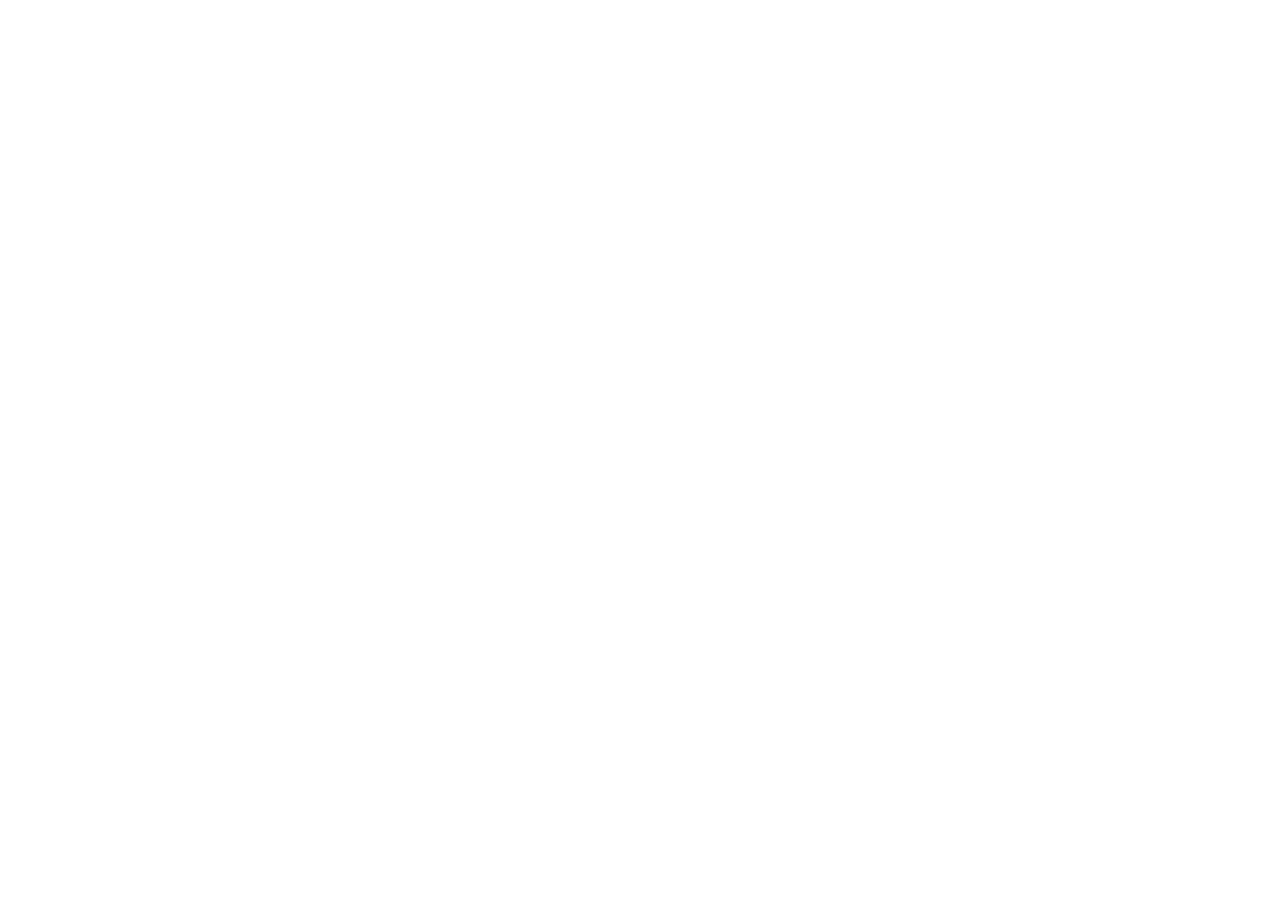
==== task1.11/task1_1_11.html @ 4c6d04fd "scss,task10" ====
<!DOCTYPE html>
<html lang="zh-cmn-Hans">
<head>
	<meta charset="utf-8">
	<!-- 优先使用IE最新版本和Chrome -->
	<meta http-equiv="X-UA-Compatible" content="IE=edge,chrome=1">
	<!-- 页面描述 -->
	<meta name="description" content="task11">
	<!-- 页面关键字 -->
	<meta name="keywords" content="task11">
	<!-- 网页作者 -->
	<meta name="author" content="name, 503007278@qq.com">
	<!-- 为搜索引擎抓取 -->
	<meta name="robots" content="index,follow">
	<!-- 为移动设备添加viewport -->
	<meta name="viewport" content="initial-scale=1, maximum-scale=3, minimum-scale=1, user-scalable=no">
	<!-- width=device-width会导致iphone5添加到主屏webapp后全屏模式打开出现黑框 -->
	<!-- ios device begin -->
	<!-- 添加到主屏后的标题（iOS 6 新增） -->
	<meta name="apple-mobile-web-app-title" content="标题">
	<!-- 是否启用 WebApp 全屏模式，删除苹果默认的工具栏和菜单栏 -->
    <meta name="apple-mobile-web-app-capable" content="yes"/>
 	<!-- 添加智能 App 广告条 Smart App Banner（iOS 6+ Safari） -->
    <meta name="apple-itunes-app" content="app-id=myAppStoreID, affiliate-data=myAffiliateData, app-argument=myURL">
    <!-- 设置苹果工具栏颜色 -->
    <meta name="apple-mobile-web-app-status-bar-style" content="black"/>
    <!-- 忽略页面中是数字识别为电话，忽略email识别 -->
    <meta name="format-detection" content="telphone=no, email=no">
    <!-- 启用360浏览器中的极速模式（webkit） -->
    <meta name="renderer" content="webkit">
    <!-- 避免IE使用兼容模式 -->
    <meta http-equiv="X-UA-Compatible" content="IE=edge">
	<title>task 11</title>
</head>
<body>

</body>
</html>
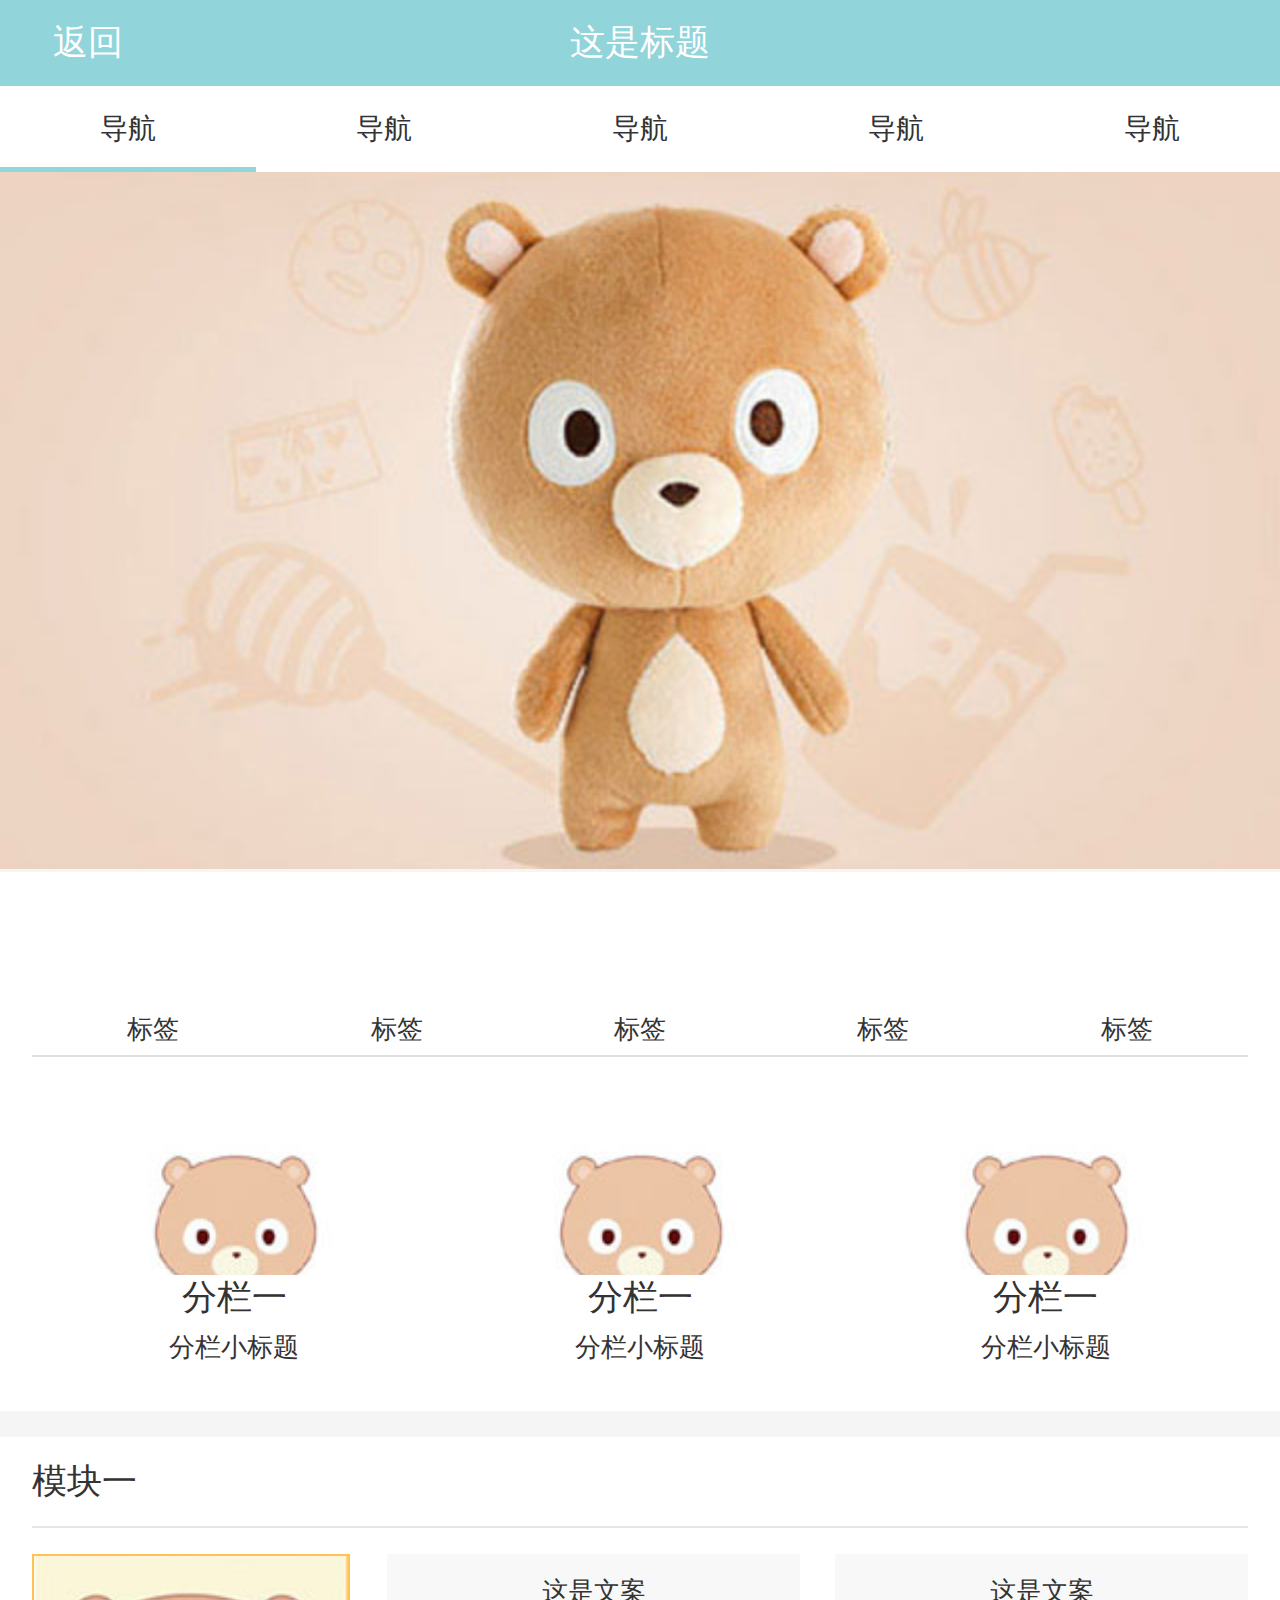
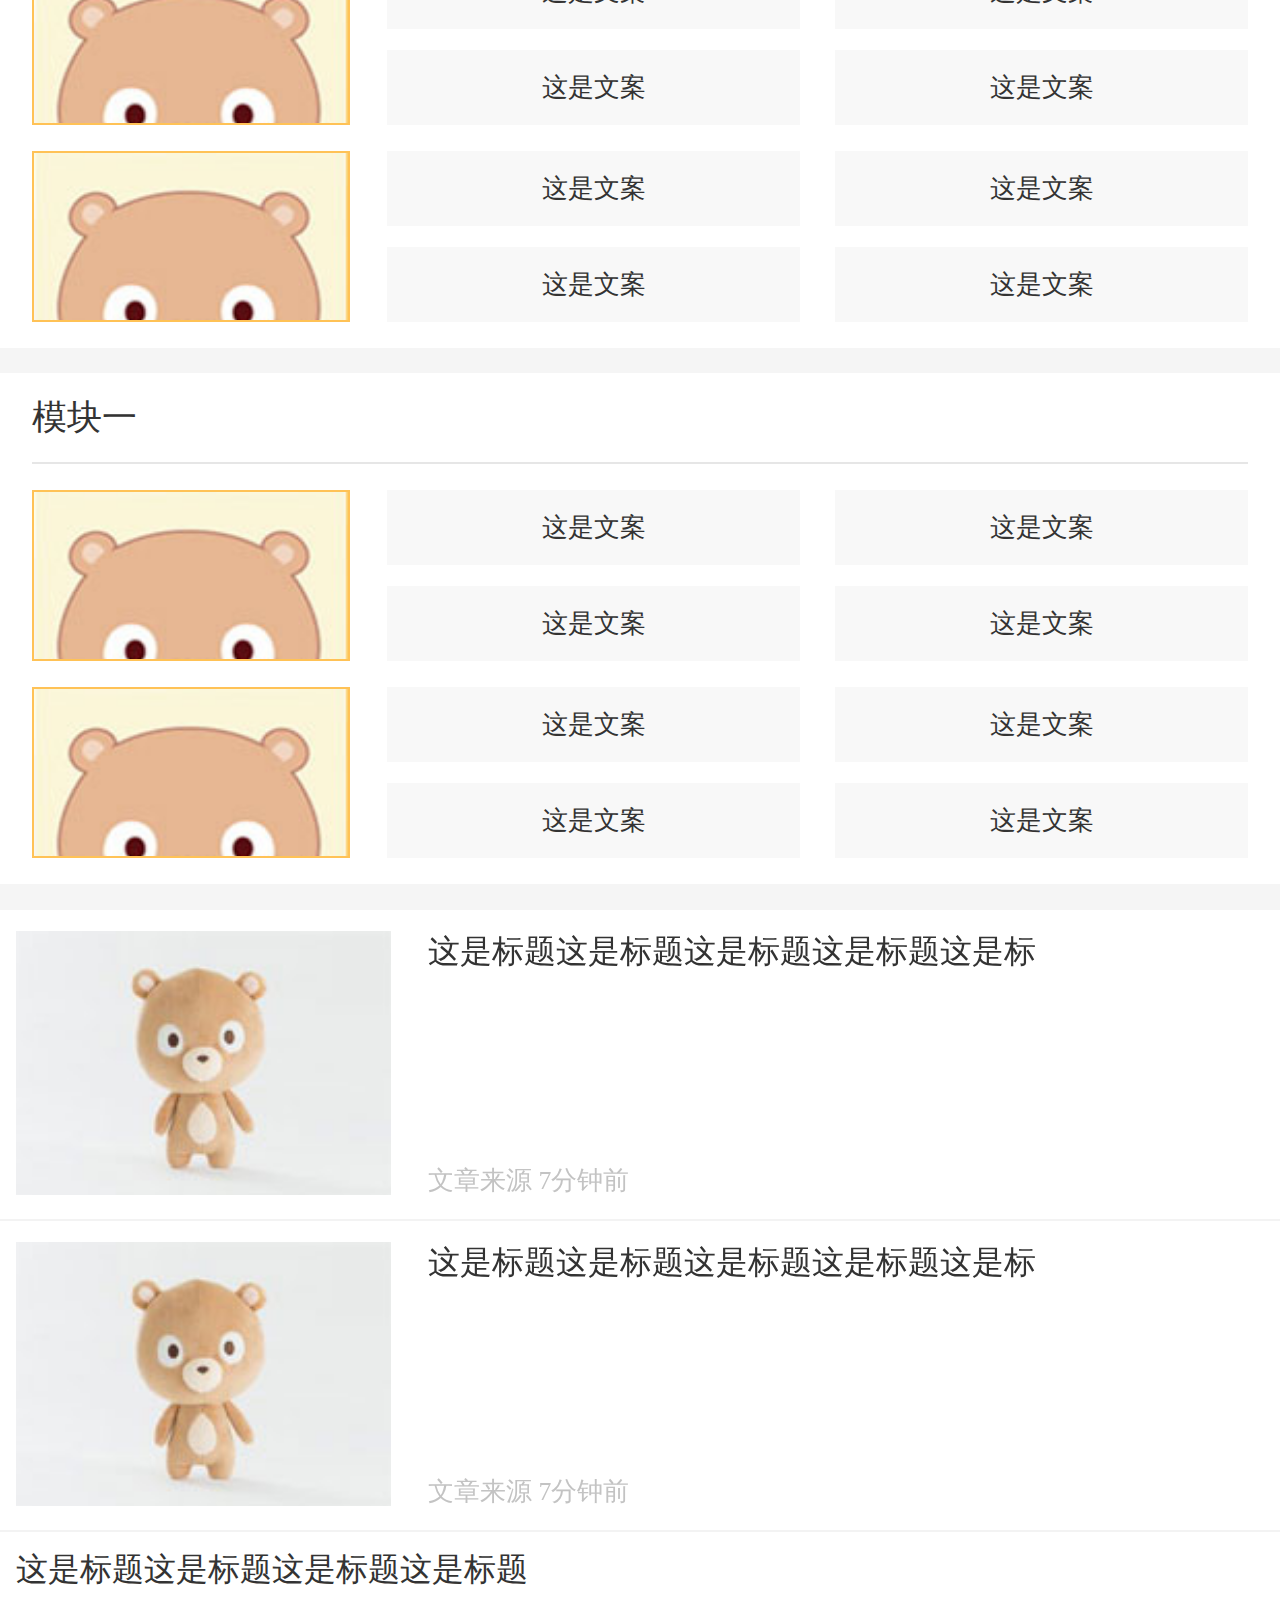
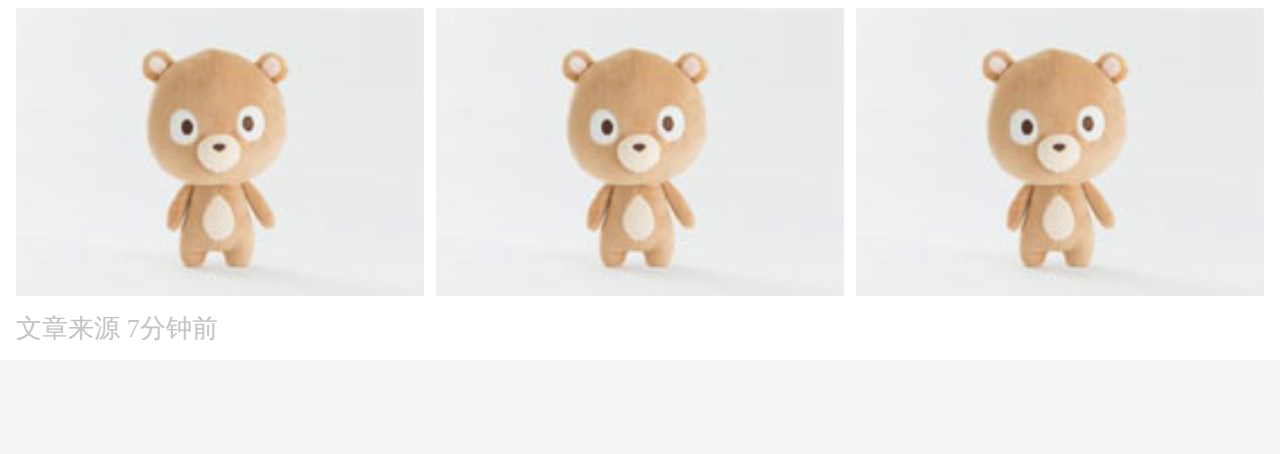
==== commit 5632aa76: "task css completed" ====
--- a/task1.11/task1_1_11.html
+++ b/task1.11/task1_1_11.html
@@ -13,7 +13,7 @@
 	<!-- 为搜索引擎抓取 -->
 	<meta name="robots" content="index,follow">
 	<!-- 为移动设备添加viewport -->
-	<meta name="viewport" content="initial-scale=1, maximum-scale=3, minimum-scale=1, user-scalable=no">
+	<!-- <meta name="viewport" content="initial-scale=1, maximum-scale=3, minimum-scale=1, user-scalable=no"> -->
 	<!-- width=device-width会导致iphone5添加到主屏webapp后全屏模式打开出现黑框 -->
 	<!-- ios device begin -->
 	<!-- 添加到主屏后的标题（iOS 6 新增） -->
@@ -28,11 +28,169 @@
     <meta name="format-detection" content="telphone=no, email=no">
     <!-- 启用360浏览器中的极速模式（webkit） -->
     <meta name="renderer" content="webkit">
-    <!-- 避免IE使用兼容模式 -->
-    <meta http-equiv="X-UA-Compatible" content="IE=edge">
+    <script type="text/javascript" src="js/mobile-util.js"></script>
+    <link rel="stylesheet" type="text/css" href="css/reset.css">
+    <link rel="stylesheet" type="text/css" href="css/task11.css">
 	<title>task 11</title>
 </head>
 <body>
-
+	<div class="top-bar">
+		<a class="back-key">返回</a>
+		<h1>这是标题</h1>
+	</div>
+	<div class="nav-bar">
+		<a class="active">导航</a>
+		<a>导航</a>
+		<a>导航</a>
+		<a>导航</a>
+		<a>导航</a>
+	</div>
+	<div class="main-con">
+		
+		<div class="banner">
+			<div class="imgbox">
+				<img src="img/banner.jpg"/>
+			</div>
+		</div>
+		<div class="wrapper section1">
+			<ul class="labelbox">
+				<li>
+					<span></span>
+					<a>标签</a>
+				</li>
+				<li>
+					<span></span>
+					<a>标签</a>
+				</li>
+				<li>
+					<span></span>
+					<a>标签</a>
+				</li>
+				<li>
+					<span></span>
+					<a>标签</a>
+				</li>
+				<li>
+					<span></span>
+					<a>标签</a>
+				</li>
+			</ul>
+		</div>
+		<div class="wrapper section2">
+			<div class="columnbox">
+				<div class="item-column">
+					<div class="imgbox">
+						<img src="img/demo1.jpg" />
+					</div>
+					<h2>分栏一</h2>
+					<h3>分栏小标题</h3>
+				</div>
+				<div class="item-column">
+					<div class="imgbox">
+						<img src="img/demo1.jpg" />
+					</div>
+					<h2>分栏一</h2>
+					<h3>分栏小标题</h3>
+				</div>
+				
+				<div class="item-column">
+					<div class="imgbox">
+						<img src="img/demo1.jpg" />
+					</div>
+					<h2>分栏一</h2>
+					<h3>分栏小标题</h3>
+				</div>
+				
+				
+			</div>
+		</div>
+		<div class="section3">
+			<h2>模块一</h2>
+			<div class="section_item">
+				<div class="imgbox titleimg">
+					<img src="img/titleimg.jpg"/>
+				</div>
+				<div class="text_case">
+					<h3>这是文案</h3>
+					<h3>这是文案</h3>
+					<h3>这是文案</h3>
+					<h3>这是文案</h3>
+				</div>
+			</div>
+			<div class="section_item">
+				<div class="imgbox titleimg">
+					<img src="img/titleimg.jpg"/>
+				</div>
+				<div class="text_case">
+					<h3>这是文案</h3>
+					<h3>这是文案</h3>
+					<h3>这是文案</h3>
+					<h3>这是文案</h3>
+				</div>
+			</div>
+		</div>
+		<div class="section3">
+			<h2>模块一</h2>
+			<div class="section_item">
+				<div class="imgbox titleimg">
+					<img src="img/titleimg.jpg"/>
+				</div>
+				<div class="text_case">
+					<h3>这是文案</h3>
+					<h3>这是文案</h3>
+					<h3>这是文案</h3>
+					<h3>这是文案</h3>
+				</div>
+			</div>
+			<div class="section_item">
+				<div class="imgbox titleimg">
+					<img src="img/titleimg.jpg"/>
+				</div>
+				<div class="text_case">
+					<h3>这是文案</h3>
+					<h3>这是文案</h3>
+					<h3>这是文案</h3>
+					<h3>这是文案</h3>
+				</div>
+			</div>
+		</div>
+		<div class="section4">
+			<ul>
+				<li class="article-item">
+					<div class="imgbox">
+						<img src="img/demo2.jpg"/>
+					</div>
+					<div class="article-con">
+						<h3>这是标题这是标题这是标题这是标题这是标</h3>
+						<p>文章来源 <span>7</span>分钟前</p>
+					</div>
+				</li>
+				<li class="article-item">
+					<div class="imgbox">
+						<img src="img/demo2.jpg"/>
+					</div>
+					<div class="article-con">
+						<h3>这是标题这是标题这是标题这是标题这是标</h3>
+						<p>文章来源 <span>7</span>分钟前</p>
+					</div>
+				</li>
+			</ul>
+			<div class="article-item-gat">
+				<h3>这是标题这是标题这是标题这是标题</h3>
+				<div class="titleimg">
+					<div class="imgbox">
+						<img src="img/demo2.jpg"/>
+					</div>
+					<div class="imgbox">
+						<img src="img/demo2.jpg"/>
+					</div>
+					<div class="imgbox">
+						<img src="img/demo2.jpg"/>
+					</div>
+				</div>
+				<p>文章来源 <span>7</span>分钟前</p>
+			</div>
+		</div>
+	</div>
 </body>
 </html>--- a/task1.11/css/task11.css
+++ b/task1.11/css/task11.css
@@ -0,0 +1,47 @@
+body{font-family: "微软雅黑";}
+*{box-sizing: border-box;-webkit-box-sizing: border-box;}
+a{-webkit-tap-highlight-color:transparent;}
+a:active,a:visited,a:hover{color: #333333;}
+
+.top-bar{position: fixed;top: 0;left: 0;width: 100%; height: 1.825rem;line-height: 1.825rem;font-size: 0.75rem; background: #91d4da;color: #fff;}
+.top-bar a{position:absolute;left: 0; padding-left: 1.125rem; line-height: 1.825rem; color: #FFFFFF;background: url(img/back.png) no-repeat 0.5rem 0.55rem/0.45rem 0.77rem;}
+.top-bar h1{text-align: center;}
+.nav-bar{position: fixed;top: 1.825rem;width: 100%; height: 1.85rem;display: -webkit-flex;display:flex;-webkit-flex-flow:row nowrap;flex-flow:row nowrap;background: #fff;}
+.nav-bar a{line-height: 1.85rem;text-align: center; font-size: 0.6rem; flex: 1 1 auto; -webkit-flex: 1 1 auto;}
+.nav-bar .active{border-bottom:0.125rem solid #91d6d9 ;}
+.main-con{width: 100%; padding-top: 3.65rem;overflow-y: auto;background: #f5f5f5;}
+.banner{width: 100%;}
+.banner .imgbox{width: 100%;min-height: 8.75rem;overflow: hidden;}
+.imgbox img{width: 100%;border: none;}
+.wrapper{padding: 0.5rem 0.675rem;}
+.section1{height: 4.75rem;background: #fff;}
+.section1 .labelbox{width: 100%;height: 3.45rem;border-bottom: 2px solid #dfdfdf;display: -webkit-flex; display: flex;-webkit-flex-flow: row nowrap;flex-flow: row nowrap;-webkit-justify-content: space-around;justify-content: space-around;}
+.section1 .labelbox li{width:1.95rem;}
+.section1 .labelbox li span{display: block;height: 1.925rem;margin-bottom: 0.45rem; background: url(img/未标题-2.png) no-repeat 0 0rem/100% 100%;}
+.section1 .labelbox li a{display: block;line-height: 1rem;font-size: 0.55rem;text-align: center;}
+.section2{height: 6.75rem;background: #fff;}
+.section2 .columnbox{display: flex;display: -webkit-flex;-webkit-flex-flow: row nowrap;flex-flow: row nowrap; height: 5.5rem;}
+.section2 .columnbox .item-column{flex: 1 1 auto;}
+.section2 .columnbox .item-column .imgbox{width: 100%;height: 3.35rem; overflow: hidden;}
+.section2 .columnbox .item-column .imgbox img{width: 100%;border: none;}
+.section2 .columnbox .item-column h2{line-height: 1rem;font-size: 0.75rem;text-align: center;}
+.section2 .columnbox .item-column h3{line-height: 1.1rem;font-size: 0.55rem; text-align: center;}
+.section3{padding: 0 0.675rem;background: #fff;margin-top: 0.55rem;}
+.section3 h2{line-height: 1.9rem;font-size: 0.75rem; border-bottom: 0.05rem solid #e6e6e6;}
+.section3 .section_item{display: flex;display: -webkit-flex;-webkit-flex-flow: row nowrap;flex-flow: row nowrap;-webkit-justify-content: space-between;justify-content: space-between;padding-top: 0.55rem ;}
+.section3 .section_item:last-of-type{padding-bottom: 0.55rem;}
+.section3 .section_item .imgbox{width: 100%;height: 3.65rem; overflow: hidden;border: 0.05rem solid #ffc256;}
+.section3 .section_item .titleimg{width: 26.2%;}
+.section3 .section_item .text_case{width: 70.8%;display: -webkit-flex;display: flex;-webkit-flex-flow: row wrap;flex-flow: row wrap;-webkit-justify-content: space-between;justify-content: space-between;-webkit-align-content:space-between;align-content:space-between;}
+.section3 .section_item .text_case h3{-webkit-flex: 0 1 48%;flex: 0 1 48%;text-align: center;font-size: 0.55rem; line-height: 1.6rem;background: #f8f8f8;}
+.section4{background: #fff;margin: 0.55rem 0 2rem;}
+.section4 .article-item{ display: flex;display: -webkit-flex;-webkit-flex-flow:row nowrap;flow:row nowrap;-webkit-justify-content: space-between;justify-content: space-between;padding: 0.45rem 0.35rem;border-bottom: 0.05rem solid #f3f3f3;}
+.section4 .article-item .imgbox{-webkit-flex: 0 1 30%;flex: 0 1 30%; overflow: hidden;}
+.section4 .article-item .article-con{-webkit-flex: 0 1 67%;flex: 0 1 67%;position: relative;}
+.section4 .article-item .article-con h3{line-height: 0.9rem;font-size: 0.675rem;}
+.section4 .article-item .article-con p{position: absolute;bottom: 0;left: 0; line-height: 0.7rem;font-size: 0.55rem;color: #c3c3c3;}
+.section4 .article-item-gat{padding: 0 0.35rem;}
+.section4 .article-item-gat h3{line-height: 1.625rem;font-size: 0.675rem;}
+.section4 .article-item-gat .titleimg{display: flex;display: -webkit-flex;-webkit-flex-flow:row nowrap ;flex-flow:row nowrap ;-webkit-justify-content: space-between;justify-content: space-between;}
+.section4 .article-item-gat .titleimg .imgbox{flex: 0 0 32.7%;-webkit-flex: 0 0 32.7%;overflow: hidden;}
+.section4 .article-item-gat p{line-height: 1.3rem;font-size: 0.55rem;color: #c3c3c3;}